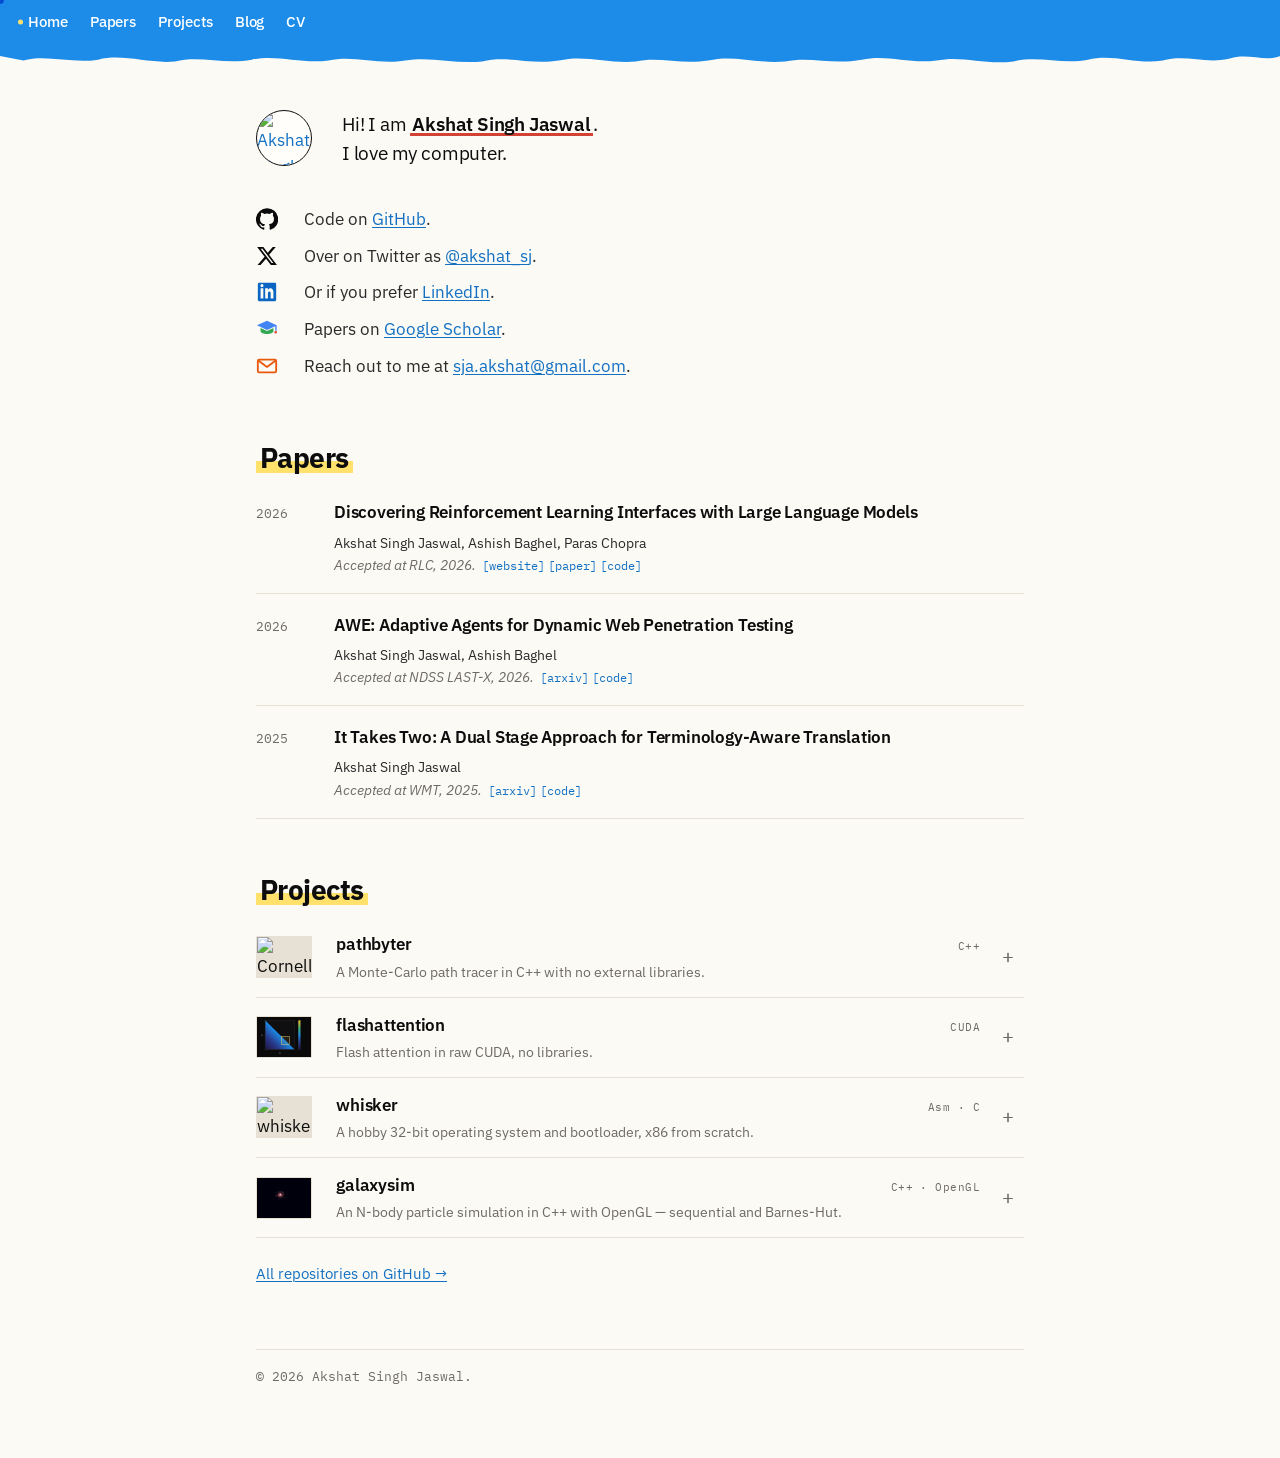
==== index.html @ 68c2909a "initial site Static personal site for akshat-sj.github.io: hero, papers (RLC 2026, NDSS LAST-X 2026," ====
<!doctype html>
<html lang="en">
<head>
  <meta charset="utf-8" />
  <meta name="viewport" content="width=device-width,initial-scale=1" />

  <title>Akshat Singh Jaswal — personal site</title>
  <meta name="description" content="Akshat Singh Jaswal — researcher and engineer. Papers on reinforcement learning interfaces with LLMs, terminology-aware machine translation, and agentic web penetration testing. Projects: Monte-Carlo path tracer, CUDA flash attention from scratch, hobby 32-bit operating system, N-body galaxy simulator." />
  <meta name="author" content="Akshat Singh Jaswal" />
  <meta name="keywords" content="Akshat Singh Jaswal, akshat-sj, akshat sj, reinforcement learning, LLM, CUDA, flash attention, path tracing, ray tracing, operating systems, machine translation, NDSS, RLC, WMT, LIMEN, AWE, pathbyter, whisker, galaxysim, PES University" />
  <link rel="canonical" href="https://akshat-sj.github.io/" />
  <meta name="robots" content="index,follow" />
  <meta name="theme-color" content="#1c8ce8" />
  <meta name="color-scheme" content="light" />

  <!-- Open Graph -->
  <meta property="og:type" content="website" />
  <meta property="og:site_name" content="Akshat Singh Jaswal" />
  <meta property="og:title" content="Akshat Singh Jaswal — personal site" />
  <meta property="og:description" content="Researcher and engineer. Papers at RLC, NDSS, WMT. Projects on path tracing, CUDA, operating systems, and N-body simulation." />
  <meta property="og:url" content="https://akshat-sj.github.io/" />
  <meta property="og:image" content="https://akshat-sj.github.io/og.png" />
  <meta property="og:image:width" content="1200" />
  <meta property="og:image:height" content="630" />
  <meta property="og:image:alt" content="Akshat Singh Jaswal — personal site" />
  <meta property="og:locale" content="en_US" />

  <!-- Twitter -->
  <meta name="twitter:card" content="summary_large_image" />
  <meta name="twitter:site" content="@akshat_sj" />
  <meta name="twitter:creator" content="@akshat_sj" />
  <meta name="twitter:title" content="Akshat Singh Jaswal — personal site" />
  <meta name="twitter:description" content="Researcher and engineer. Papers and proof of work." />
  <meta name="twitter:image" content="https://akshat-sj.github.io/og.png" />

  <!-- Cornell-box favicon (tiny CG render) -->
  <link rel="icon" type="image/svg+xml" href="data:image/svg+xml,%3Csvg xmlns='http://www.w3.org/2000/svg' viewBox='0 0 64 64'%3E%3Crect width='64' height='64' fill='%230d0d0d' rx='10'/%3E%3Cpolygon points='12,12 52,12 46,22 18,22' fill='%23ece4d2'/%3E%3Cpolygon points='12,52 52,52 46,42 18,42' fill='%23ece4d2'/%3E%3Cpolygon points='18,22 46,22 46,42 18,42' fill='%23f5efde'/%3E%3Cpolygon points='12,12 18,22 18,42 12,52' fill='%234fa86a'/%3E%3Cpolygon points='52,12 46,22 46,42 52,52' fill='%23d24336'/%3E%3Crect x='32' y='28' width='9' height='14' fill='%23bcb6a4'/%3E%3Ccircle cx='25' cy='36' r='5' fill='%23fbfaf5'/%3E%3C/svg%3E" />
  <link rel="alternate icon" href="favicon.ico" />
  <link rel="apple-touch-icon" href="data:image/svg+xml,%3Csvg xmlns='http://www.w3.org/2000/svg' viewBox='0 0 64 64'%3E%3Crect width='64' height='64' fill='%230d0d0d' rx='10'/%3E%3Cpolygon points='12,12 52,12 46,22 18,22' fill='%23ece4d2'/%3E%3Cpolygon points='12,52 52,52 46,42 18,42' fill='%23ece4d2'/%3E%3Cpolygon points='18,22 46,22 46,42 18,42' fill='%23f5efde'/%3E%3Cpolygon points='12,12 18,22 18,42 12,52' fill='%234fa86a'/%3E%3Cpolygon points='52,12 46,22 46,42 52,52' fill='%23d24336'/%3E%3Crect x='32' y='28' width='9' height='14' fill='%23bcb6a4'/%3E%3Ccircle cx='25' cy='36' r='5' fill='%23fbfaf5'/%3E%3C/svg%3E" />

  <link rel="preconnect" href="https://fonts.googleapis.com" />
  <link rel="preconnect" href="https://fonts.gstatic.com" crossorigin />
  <link href="https://fonts.googleapis.com/css2?family=IBM+Plex+Sans:wght@400;500;600;700&family=IBM+Plex+Mono:wght@400;500&display=swap" rel="stylesheet" />
  <link rel="stylesheet" href="styles.css" />

  <!-- JSON-LD Person schema for richer search results -->
  <script type="application/ld+json">
  {
    "@context": "https://schema.org",
    "@type": "Person",
    "name": "Akshat Singh Jaswal",
    "givenName": "Akshat",
    "familyName": "Jaswal",
    "additionalName": "Singh",
    "url": "https://akshat-sj.github.io/",
    "image": "https://github.com/akshat-sj.png?size=460",
    "email": "mailto:sja.akshat@gmail.com",
    "jobTitle": "Researcher and engineer",
    "alumniOf": {
      "@type": "CollegeOrUniversity",
      "name": "PES University"
    },
    "sameAs": [
      "https://github.com/akshat-sj",
      "https://x.com/akshat_sj",
      "https://www.linkedin.com/in/akshat-sj/",
      "https://scholar.google.com/citations?user=0JfU3pkAAAAJ"
    ]
  }
  </script>
</head>
<body>

  <header class="topnav">
    <a href="/" class="current">Home</a>
    <a href="#papers">Papers</a>
    <a href="#projects">Projects</a>
    <a href="/blog/">Blog</a>
    <a href="/cv.pdf">CV</a>
  </header>
  <svg class="brush" viewBox="0 0 1200 22" preserveAspectRatio="none" aria-hidden="true">
    <path fill="#1c8ce8" d="M0,0 L1200,0 L1200,11 C1186,18 1170,7 1152,14 C1130,20 1112,9 1090,16 C1066,21 1044,8 1020,15 C996,21 974,10 950,17 C922,21 902,10 878,16 C852,20 832,9 808,15 C780,21 760,11 736,17 C710,20 688,9 664,16 C638,21 618,11 596,17 C572,20 548,9 524,16 C496,21 476,10 452,17 C426,20 404,11 380,16 C354,21 332,10 308,16 C282,20 260,9 236,15 C210,21 188,10 164,17 C140,20 116,8 92,15 C68,20 44,9 22,16 L0,11 Z"/>
  </svg>

  <h1 class="sr-only">Akshat Singh Jaswal — personal site, research papers, and projects</h1>

  <main class="frame">

    <section class="hero">
      <a class="avatar-wrap" href="https://github.com/akshat-sj" target="_blank" rel="noopener" aria-label="github">
        <img class="avatar" src="https://github.com/akshat-sj.png?size=160" alt="Akshat Singh Jaswal" width="56" height="56">
      </a>

      <p class="intro">Hi! I am <b class="name">Akshat Singh Jaswal</b>.<br>I love my computer.</p>

      <dl class="links">
        <dt aria-hidden="true">
          <svg viewBox="0 0 24 24" width="22" height="22" fill="#0a0a0a"><path d="M12 .3a12 12 0 0 0-3.8 23.4c.6.1.8-.3.8-.6v-2c-3.3.7-4-1.6-4-1.6-.5-1.4-1.3-1.7-1.3-1.7-1.1-.7.1-.7.1-.7 1.2.1 1.8 1.2 1.8 1.2 1.1 1.8 2.8 1.3 3.5 1 .1-.8.4-1.3.8-1.6-2.7-.3-5.5-1.3-5.5-6 0-1.3.5-2.3 1.2-3.2-.1-.3-.5-1.5.1-3.2 0 0 1-.3 3.3 1.2a11.5 11.5 0 0 1 6 0c2.3-1.5 3.3-1.2 3.3-1.2.6 1.7.2 2.9.1 3.2.8.9 1.2 1.9 1.2 3.2 0 4.6-2.8 5.7-5.5 6 .4.4.8 1.1.8 2.2v3.3c0 .3.2.7.8.6A12 12 0 0 0 12 .3z"/></svg>
        </dt>
        <dd>Code on <a href="https://github.com/akshat-sj" target="_blank" rel="noopener">GitHub</a>.</dd>

        <dt aria-hidden="true">
          <svg viewBox="0 0 24 24" width="22" height="22" fill="#0a0a0a"><path d="M18.244 2.25h3.308l-7.227 8.26 8.502 11.24H16.17l-5.214-6.817L4.99 21.75H1.68l7.73-8.835L1.254 2.25H8.08l4.713 6.231zm-1.161 17.52h1.833L7.084 4.126H5.117z"/></svg>
        </dt>
        <dd>Over on Twitter as <a href="https://x.com/akshat_sj" target="_blank" rel="noopener">@akshat_sj</a>.</dd>

        <dt aria-hidden="true">
          <svg viewBox="0 0 24 24" width="22" height="22" fill="#0a66c2"><path d="M20.5 2h-17A1.5 1.5 0 0 0 2 3.5v17A1.5 1.5 0 0 0 3.5 22h17a1.5 1.5 0 0 0 1.5-1.5v-17A1.5 1.5 0 0 0 20.5 2zM8 19H5V8h3zM6.5 6.7A1.7 1.7 0 1 1 8.2 5 1.7 1.7 0 0 1 6.5 6.7zM19 19h-3v-5.5c0-3-3-2.7-3 0V19h-3V8h3v1.8c1.4-2.6 6-2.8 6 2.5z"/></svg>
        </dt>
        <dd>Or if you prefer <a href="https://www.linkedin.com/in/akshat-sj/" target="_blank" rel="noopener">LinkedIn</a>.</dd>

        <dt aria-hidden="true">
          <svg viewBox="0 0 24 24" width="22" height="22"><path fill="#4285f4" d="M12 3 1 8l11 5 9-4.1V14h1.5V8z"/><path fill="#34a853" d="M5 11v3.5c0 1.7 3.1 3 7 3s7-1.3 7-3V11l-7 3.2z"/><circle cx="21.5" cy="15.5" r="1.4" fill="#ea4335"/></svg>
        </dt>
        <dd>Papers on <a href="https://scholar.google.com/citations?hl=en&user=0JfU3pkAAAAJ&view_op=list_works&sortby=pubdate" target="_blank" rel="noopener">Google Scholar</a>.</dd>

        <dt aria-hidden="true">
          <svg viewBox="0 0 24 24" width="22" height="22" fill="none" stroke="#ea580c" stroke-width="2" stroke-linejoin="round"><rect x="2" y="5" width="20" height="14" rx="1.5"/><path d="M2.5 6 12 13l9.5-7"/></svg>
        </dt>
        <dd>Reach out to me at <a href="mailto:sja.akshat@gmail.com">sja.akshat@gmail.com</a>.</dd>
      </dl>
    </section>

    <section id="papers">
      <h2><span>Papers</span></h2>
      <ol class="pubs">
        <li>
          <span class="yr">2026</span>
          <div class="pbody">
            <a href="https://akshat-sj.github.io/limen/" target="_blank" rel="noopener" class="ptitle">Discovering Reinforcement Learning Interfaces with Large Language Models</a>
            <div class="pauthors">Akshat Singh Jaswal, Ashish Baghel, Paras Chopra</div>
            <div class="pvenue">Accepted at RLC, 2026.&nbsp; <a href="https://akshat-sj.github.io/limen/" target="_blank" rel="noopener" class="paction">[website]</a> <a href="https://arxiv.org/pdf/2605.03408" target="_blank" rel="noopener" class="paction">[paper]</a> <a href="https://github.com/Lossfunk/LIMEN" target="_blank" rel="noopener" class="paction">[code]</a></div>
          </div>
        </li>
        <li>
          <span class="yr">2026</span>
          <div class="pbody">
            <a href="https://arxiv.org/abs/2603.00960" target="_blank" rel="noopener" class="ptitle">AWE: Adaptive Agents for Dynamic Web Penetration Testing</a>
            <div class="pauthors">Akshat Singh Jaswal, Ashish Baghel</div>
            <div class="pvenue">Accepted at NDSS LAST-X, 2026.&nbsp; <a href="https://arxiv.org/abs/2603.00960" target="_blank" rel="noopener" class="paction">[arxiv]</a> <a href="https://github.com/stuxlabs/AWE" target="_blank" rel="noopener" class="paction">[code]</a></div>
          </div>
        </li>
        <li>
          <span class="yr">2025</span>
          <div class="pbody">
            <a href="https://arxiv.org/abs/2511.07461" target="_blank" rel="noopener" class="ptitle">It Takes Two: A Dual Stage Approach for Terminology-Aware Translation</a>
            <div class="pauthors">Akshat Singh Jaswal</div>
            <div class="pvenue">Accepted at WMT, 2025.&nbsp; <a href="https://arxiv.org/abs/2511.07461" target="_blank" rel="noopener" class="paction">[arxiv]</a> <a href="https://github.com/akshat-sj/duterm" target="_blank" rel="noopener" class="paction">[code]</a></div>
          </div>
        </li>
      </ol>
    </section>

    <section id="projects">
      <h2><span>Projects</span></h2>
      <ul class="projects">
        <li>
          <details>
            <summary>
              <img class="pthumb" src="https://github.com/akshat-sj/pathbyter/blob/main/assets/cornellbox.png?raw=true" alt="Cornell box render from pathbyter" loading="lazy">
              <span class="pname">pathbyter</span>
              <span class="ptag">C++</span>
              <span class="pdesc">A Monte-Carlo path tracer in C++ with no external libraries.</span>
              <span class="ptoggle" aria-hidden="true">+</span>
            </summary>
            <div class="pmedia gallery">
              <a href="https://github.com/akshat-sj/pathbyter" target="_blank" rel="noopener"><img src="https://github.com/akshat-sj/pathbyter/blob/main/assets/cornellbox.png?raw=true" alt="" loading="lazy"></a>
              <a href="https://github.com/akshat-sj/pathbyter" target="_blank" rel="noopener"><img src="https://github.com/akshat-sj/pathbyter/blob/main/assets/balls.png?raw=true" alt="" loading="lazy"></a>
            </div>
          </details>
        </li>
        <li>
          <details>
            <summary>
              <img class="pthumb" src="img/flashattention.svg" alt="block-tiled causal attention matrix" loading="lazy">
              <span class="pname">flashattention</span>
              <span class="ptag">CUDA</span>
              <span class="pdesc">Flash attention in raw CUDA, no libraries.</span>
              <span class="ptoggle" aria-hidden="true">+</span>
            </summary>
            <div class="pmedia"><a href="https://github.com/akshat-sj/flashattention" target="_blank" rel="noopener"><img src="img/flashattention.svg" alt="" loading="lazy"></a></div>
          </details>
        </li>
        <li>
          <details>
            <summary>
              <img class="pthumb" src="https://github.com/akshat-sj/whisker/assets/116817944/be7e0a84-f3ed-4252-aa8e-a9e0dbf682ee" alt="whisker OS screenshot" loading="lazy">
              <span class="pname">whisker</span>
              <span class="ptag">Asm · C</span>
              <span class="pdesc">A hobby 32-bit operating system and bootloader, x86 from scratch.</span>
              <span class="ptoggle" aria-hidden="true">+</span>
            </summary>
            <div class="pmedia"><a href="https://github.com/akshat-sj/whisker" target="_blank" rel="noopener"><img src="https://github.com/akshat-sj/whisker/assets/116817944/be7e0a84-f3ed-4252-aa8e-a9e0dbf682ee" alt="" loading="lazy"></a></div>
          </details>
        </li>
        <li>
          <details>
            <summary>
              <img class="pthumb" src="img/galaxysim.jpg" alt="frame from the galaxysim N-body simulation" loading="lazy">
              <span class="pname">galaxysim</span>
              <span class="ptag">C++ · OpenGL</span>
              <span class="pdesc">An N-body particle simulation in C++ with OpenGL — sequential and Barnes-Hut.</span>
              <span class="ptoggle" aria-hidden="true">+</span>
            </summary>
            <div class="pmedia">
              <video controls preload="metadata" playsinline muted loop poster="img/galaxysim.jpg">
                <source src="https://github.com/user-attachments/assets/ddc91902-e0d1-46f5-ae2f-5ec22905e256" type="video/mp4">
                Your browser doesn't support embedded video. <a href="https://github.com/akshat-sj/GalaxySim" target="_blank" rel="noopener">See the repo</a>.
              </video>
            </div>
          </details>
        </li>
      </ul>
      <p class="more"><a href="https://github.com/akshat-sj?tab=repositories" target="_blank" rel="noopener">All repositories on GitHub →</a></p>
    </section>

    <footer>
      <p>&copy; <span id="year"></span> Akshat Singh Jaswal.</p>
    </footer>

  </main>

  <div class="cursor" aria-hidden="true"></div>
  <script src="script.js"></script>
</body>
</html>
---- styles.css ----
:root {
  --bg: #fbfaf5;
  --paper: #fffefb;
  --fg: #0d0d0d;
  --fg-2: #2a2a2a;
  --muted: #6e6a64;
  --line: #e6e1d4;
  --blue: #1c8ce8;
  --blue-dark: #1370c2;
  --blue-link: #1370c2;
  --yellow: #ffe16b;
  --yellow-deep: #f5c81a;
  --orange: #ea580c;
  --orange-deep: #c2410c;
  --sans: "IBM Plex Sans", -apple-system, BlinkMacSystemFont, "Segoe UI", system-ui, sans-serif;
  --mono: "IBM Plex Mono", ui-monospace, SFMono-Regular, Menlo, Consolas, monospace;
}

* { box-sizing: border-box; }
html { scroll-behavior: smooth; }

body {
  margin: 0;
  background: var(--bg);
  color: var(--fg);
  font-family: var(--sans);
  font-size: 17px;
  line-height: 1.6;
  -webkit-font-smoothing: antialiased;
  text-rendering: optimizeLegibility;
  font-feature-settings: "kern", "liga", "tnum";
}

a {
  color: var(--blue-link);
  text-decoration: underline;
  text-decoration-thickness: 1px;
  text-underline-offset: 2px;
  transition: color .12s ease;
}

a:hover { color: var(--orange); }

::selection { background: var(--blue); color: #fff; }

img { display: block; max-width: 100%; }

.sr-only {
  position: absolute;
  width: 1px; height: 1px;
  padding: 0; margin: -1px;
  overflow: hidden;
  clip: rect(0,0,0,0);
  white-space: nowrap;
  border: 0;
}

/* CURSOR */
@media (hover: hover) and (pointer: fine) {
  html, body, *, *::before, *::after { cursor: none !important; }
  .cursor {
    position: fixed; top: 0; left: 0;
    width: 8px; height: 8px;
    margin: -4px 0 0 -4px;
    border-radius: 50%;
    background: var(--blue);
    pointer-events: none;
    z-index: 9999;
    transition: width .18s ease, height .18s ease, margin .18s ease, background .18s ease, box-shadow .18s ease;
    will-change: transform;
    mix-blend-mode: multiply;
  }
  .cursor.hover {
    width: 32px; height: 32px;
    margin: -16px 0 0 -16px;
    background: transparent;
    box-shadow: inset 0 0 0 1.5px var(--orange);
  }
  /* over the blue nav: same as the regular hover ring (transparent center + orange ring),
     but with no blend mode so the orange stays orange on blue */
  .cursor.on-nav {
    width: 26px; height: 26px;
    margin: -13px 0 0 -13px;
    background: transparent;
    box-shadow: 0 0 0 1.5px var(--orange);
    mix-blend-mode: normal;
  }
  .cursor.on-nav.hover {
    width: 32px; height: 32px;
    margin: -16px 0 0 -16px;
  }
  .cursor.click { transform: scale(0.55); }
}

/* TOP NAV — compact */
.topnav {
  background: var(--blue);
  color: #fff;
  display: flex;
  align-items: center;
  gap: 22px;
  padding: 8px 28px 10px;
  font-size: 15px;
  font-weight: 500;
}

.topnav > a {
  color: #fff;
  text-decoration: none;
  padding: 2px 0;
  letter-spacing: -0.005em;
  border-bottom: 1px solid transparent;
}

.topnav > a:hover { color: #fff; border-bottom-color: var(--yellow); }

.topnav .current { position: relative; }
.topnav .current::before {
  content: "";
  position: absolute;
  left: -10px;
  top: 50%;
  transform: translateY(-50%);
  width: 5px;
  height: 5px;
  background: var(--yellow);
  border-radius: 50%;
}

@media (max-width: 700px) {
  .topnav { padding: 8px 18px 10px; gap: 14px; font-size: 14px; flex-wrap: wrap; }
}

/* BRUSHSTROKE */
.brush {
  display: block;
  width: 100%;
  height: 20px;
  margin-top: -1px;
}

/* FRAME */
.frame {
  max-width: 840px;
  margin: 0 auto;
  padding: 44px 36px 72px;
}

@media (max-width: 700px) {
  .frame { padding: 26px 22px 60px; }
  body { font-size: 16px; }
}

/* HERO */
.hero {
  display: grid;
  grid-template-columns: 64px 1fr;
  column-gap: 22px;
  row-gap: 16px;
  margin-bottom: 64px;
  align-items: start;
}

.avatar-wrap {
  display: block;
  grid-row: 1 / span 2;
  text-decoration: none;
  border-bottom: none !important;
  transition: transform .4s cubic-bezier(.2,.8,.2,1);
}

.avatar-wrap:hover { transform: rotate(-4deg); }

.avatar {
  width: 56px;
  height: 56px;
  border-radius: 50%;
  border: 1.5px solid var(--fg);
  background: var(--paper);
}

.intro {
  margin: 0;
  font-size: 19px;
  line-height: 1.55;
  letter-spacing: -0.01em;
  align-self: center;
  color: var(--fg);
}

.intro .name {
  font-weight: 600;
  color: var(--fg);
  background: linear-gradient(transparent 86%, #d24336 86%, #d24336 100%);
  padding: 0 2px;
  box-decoration-break: clone;
  -webkit-box-decoration-break: clone;
}

.links {
  grid-column: 1 / -1;
  margin: 6px 0 0;
  display: grid;
  grid-template-columns: 32px 1fr;
  column-gap: 16px;
  row-gap: 12px;
  font-size: 16.5px;
  line-height: 1.5;
}

.links dt {
  display: flex;
  align-items: center;
  justify-content: flex-start;
  height: 24px;
}

.links dd { margin: 0; align-self: center; color: var(--fg-2); }

@media (max-width: 540px) {
  .hero { grid-template-columns: 48px 1fr; column-gap: 14px; margin-bottom: 48px; }
  .avatar { width: 48px; height: 48px; }
  .intro { font-size: 17px; }
  .links { font-size: 15.5px; grid-template-columns: 28px 1fr; column-gap: 12px; }
}

/* SECTIONS */
section { margin-bottom: 56px; }

h2 {
  font-size: 28px;
  font-weight: 700;
  letter-spacing: -0.02em;
  margin: 0 0 20px;
  color: var(--fg);
  line-height: 1.1;
}

h2 span {
  background: linear-gradient(transparent 60%, var(--yellow) 60%, var(--yellow) 92%, transparent 92%);
  padding: 0 4px;
  box-decoration-break: clone;
  -webkit-box-decoration-break: clone;
}

/* PAPERS */
.pubs { list-style: none; padding: 0; margin: 0; }

.pubs li {
  display: grid;
  grid-template-columns: 58px 1fr;
  gap: 20px;
  padding: 18px 0;
  border-top: 1px solid var(--line);
  align-items: baseline;
}

.pubs li:first-child { border-top: none; padding-top: 6px; }
.pubs li:last-child { border-bottom: 1px solid var(--line); }

.pubs .yr {
  font-family: var(--mono);
  font-size: 13px;
  color: var(--muted);
  font-variant-numeric: tabular-nums;
  padding-top: 2px;
}

.pubs .ptitle {
  font-size: 17px;
  font-weight: 600;
  color: var(--fg);
  text-decoration: none;
  line-height: 1.36;
  letter-spacing: -0.012em;
  border-bottom: 1px solid transparent;
}

.pubs .ptitle:hover {
  color: var(--orange-deep);
  border-bottom-color: var(--orange-deep);
}

.pubs .pauthors {
  font-size: 14px;
  color: var(--fg-2);
  margin-top: 6px;
  line-height: 1.45;
}

.pubs .pvenue {
  font-size: 13.5px;
  color: var(--muted);
  margin-top: 3px;
  line-height: 1.4;
  font-style: italic;
}

.pubs .paction {
  font-family: var(--mono);
  font-style: normal;
  font-size: 12px;
  color: var(--blue-link);
  text-decoration: none;
  border-bottom: 1px solid transparent;
}

.pubs .paction:hover {
  color: var(--orange);
}

@media (max-width: 540px) {
  .pubs li { grid-template-columns: 1fr; gap: 4px; }
  .pubs .yr { order: -1; }
}

/* PROJECTS */
.projects { list-style: none; padding: 0; margin: 0; }
.projects > li { border-top: 1px solid var(--line); }
.projects > li:first-child { border-top: none; }
.projects > li:last-of-type { border-bottom: 1px solid var(--line); }

.projects details summary {
  display: grid;
  grid-template-columns: 64px minmax(0, 1fr) auto 28px;
  column-gap: 16px;
  row-gap: 3px;
  padding: 14px 0;
  align-items: baseline;
  list-style: none;
}

.projects > li:first-child details summary { padding-top: 6px; }

.projects details summary::-webkit-details-marker { display: none; }

.projects .pthumb {
  grid-row: 1 / span 2;
  grid-column: 1;
  width: 56px;
  height: 42px;
  object-fit: cover;
  border: 1px solid var(--line);
  border-radius: 1px;
  align-self: center;
  background: var(--line);
  transition: transform .2s ease, border-color .15s ease;
}

.projects details[open] .pthumb { border-color: var(--orange-deep); }
.projects summary:hover .pthumb { border-color: var(--orange-deep); transform: scale(1.02); }

.projects .pname {
  grid-column: 2;
  grid-row: 1;
  font-size: 17px;
  font-weight: 600;
  color: var(--fg);
  letter-spacing: -0.008em;
}

.projects details summary:hover .pname { color: var(--orange-deep); }
.projects details[open] .pname { color: var(--orange-deep); }

.projects .ptag {
  grid-column: 3;
  grid-row: 1;
  font-family: var(--mono);
  font-size: 11px;
  color: var(--muted);
  letter-spacing: 0.04em;
  white-space: nowrap;
  padding-top: 3px;
}

.projects .pdesc {
  grid-column: 2 / span 2;
  grid-row: 2;
  font-size: 14px;
  color: var(--muted);
  line-height: 1.5;
}

.projects .ptoggle {
  grid-row: 1 / span 2;
  grid-column: 4;
  align-self: center;
  font-family: var(--mono);
  font-size: 20px;
  line-height: 1;
  color: var(--muted);
  font-weight: 400;
  width: 24px;
  height: 24px;
  display: inline-flex;
  align-items: center;
  justify-content: center;
  transition: transform .25s cubic-bezier(.2,.8,.2,1), color .15s ease;
  user-select: none;
}

.projects details[open] .ptoggle {
  transform: rotate(45deg);
  color: var(--orange-deep);
}

.projects details summary:hover .ptoggle { color: var(--orange-deep); }

.pmedia { padding: 4px 0 24px 72px; }
@media (max-width: 540px) { .pmedia { padding-left: 0; } }
.pmedia a { display: block; border-bottom: none !important; }
.pmedia img {
  width: 100%;
  height: auto;
  border: 1px solid var(--line);
  background: var(--line);
}

.pmedia.gallery { display: grid; grid-template-columns: 1fr 1fr; gap: 8px; }
@media (max-width: 480px) { .pmedia.gallery { grid-template-columns: 1fr; } }

@media (max-width: 480px) {
  .projects details summary { grid-template-columns: 56px minmax(0,1fr) 22px; column-gap: 12px; }
  .projects .pthumb { width: 50px; height: 38px; }
  .projects .ptag { display: none; }
  .projects .ptoggle { grid-column: 3; }
  .projects .pdesc { grid-column: 2 / span 2; }
  .pmedia { padding-left: 0; }
}

.pmedia video {
  display: block;
  width: 100%;
  height: auto;
  border: 1px solid var(--line);
  background: #000;
}

.intro br + * { margin-top: 0; }

.more { margin: 24px 0 0; font-size: 14.5px; }
.more a { color: var(--blue-link); }
.more a:hover { color: var(--orange); }

/* FOOTER */
footer {
  margin-top: 64px;
  padding-top: 16px;
  border-top: 1px solid var(--line);
  font-family: var(--mono);
  font-size: 12.5px;
  color: var(--muted);
}

footer p { margin: 0; }

@media (prefers-reduced-motion: reduce) {
  html { scroll-behavior: auto; }
}

/* BLOG (coming soon) */
.soon {
  min-height: 50vh;
  display: flex;
  align-items: center;
  justify-content: flex-start;
  padding: 24px 0;
}
.soon-only {
  font-family: var(--mono);
  font-size: 18px;
  color: var(--muted);
  margin: 0;
}
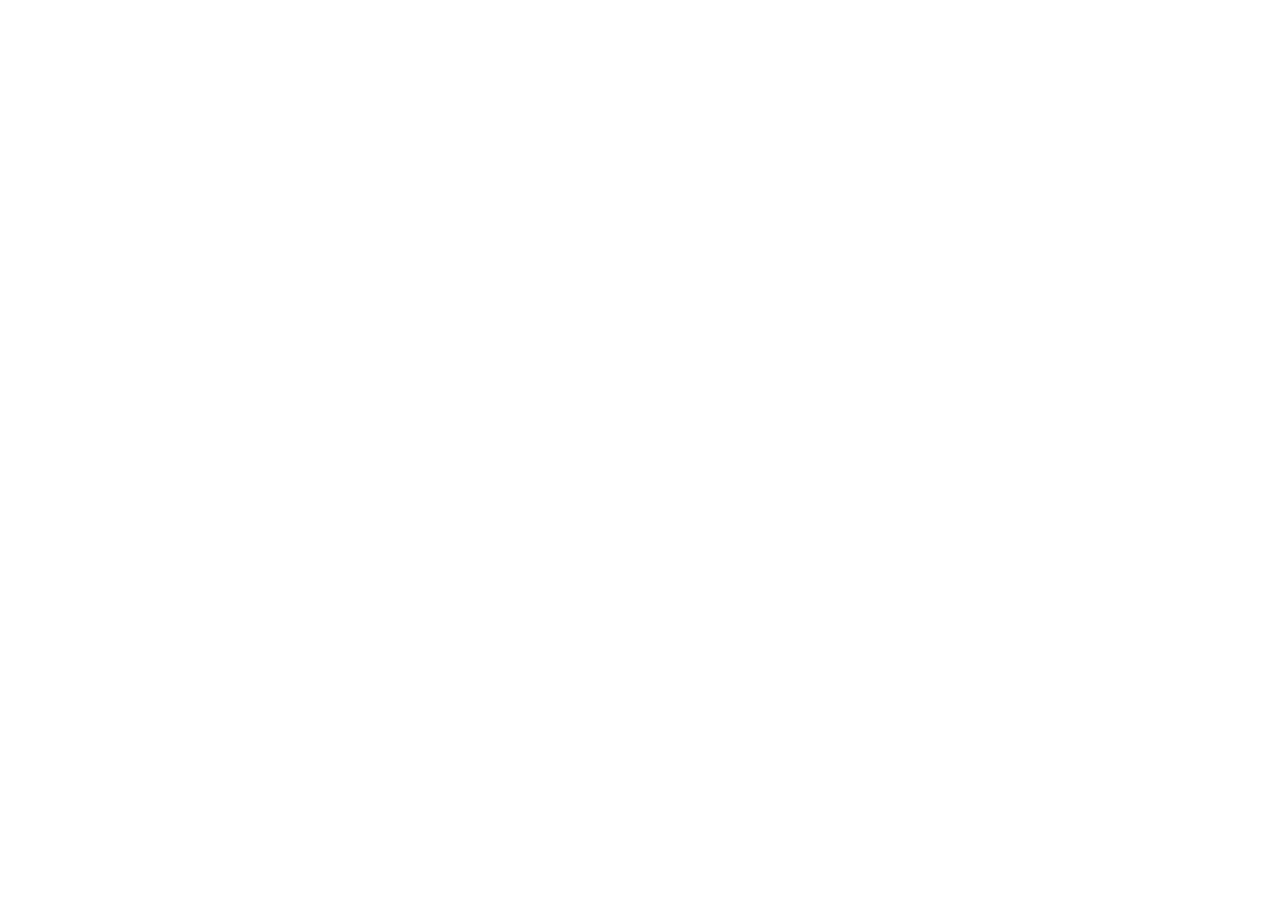
==== commit b9f78a50: "redirect personal homepage to akshatsj.com" ====
--- a/index.html
+++ b/index.html
@@ -1,226 +1,15 @@
 <!doctype html>
 <html lang="en">
 <head>
-  <meta charset="utf-8" />
-  <meta name="viewport" content="width=device-width,initial-scale=1" />
-
-  <title>Akshat Singh Jaswal — personal site</title>
-  <meta name="description" content="Akshat Singh Jaswal — researcher and engineer. Papers on reinforcement learning interfaces with LLMs, terminology-aware machine translation, and agentic web penetration testing. Projects: Monte-Carlo path tracer, CUDA flash attention from scratch, hobby 32-bit operating system, N-body galaxy simulator." />
-  <meta name="author" content="Akshat Singh Jaswal" />
-  <meta name="keywords" content="Akshat Singh Jaswal, akshat-sj, akshat sj, reinforcement learning, LLM, CUDA, flash attention, path tracing, ray tracing, operating systems, machine translation, NDSS, RLC, WMT, LIMEN, AWE, pathbyter, whisker, galaxysim, PES University" />
-  <link rel="canonical" href="https://akshat-sj.github.io/" />
-  <meta name="robots" content="index,follow" />
-  <meta name="theme-color" content="#1c8ce8" />
-  <meta name="color-scheme" content="light" />
-
-  <!-- Open Graph -->
-  <meta property="og:type" content="website" />
-  <meta property="og:site_name" content="Akshat Singh Jaswal" />
-  <meta property="og:title" content="Akshat Singh Jaswal — personal site" />
-  <meta property="og:description" content="Researcher and engineer. Papers at RLC, NDSS, WMT. Projects on path tracing, CUDA, operating systems, and N-body simulation." />
-  <meta property="og:url" content="https://akshat-sj.github.io/" />
-  <meta property="og:image" content="https://akshat-sj.github.io/og.png" />
-  <meta property="og:image:width" content="1200" />
-  <meta property="og:image:height" content="630" />
-  <meta property="og:image:alt" content="Akshat Singh Jaswal — personal site" />
-  <meta property="og:locale" content="en_US" />
-
-  <!-- Twitter -->
-  <meta name="twitter:card" content="summary_large_image" />
-  <meta name="twitter:site" content="@akshat_sj" />
-  <meta name="twitter:creator" content="@akshat_sj" />
-  <meta name="twitter:title" content="Akshat Singh Jaswal — personal site" />
-  <meta name="twitter:description" content="Researcher and engineer. Papers and proof of work." />
-  <meta name="twitter:image" content="https://akshat-sj.github.io/og.png" />
-
-  <!-- Cornell-box favicon (tiny CG render) -->
-  <link rel="icon" type="image/svg+xml" href="data:image/svg+xml,%3Csvg xmlns='http://www.w3.org/2000/svg' viewBox='0 0 64 64'%3E%3Crect width='64' height='64' fill='%230d0d0d' rx='10'/%3E%3Cpolygon points='12,12 52,12 46,22 18,22' fill='%23ece4d2'/%3E%3Cpolygon points='12,52 52,52 46,42 18,42' fill='%23ece4d2'/%3E%3Cpolygon points='18,22 46,22 46,42 18,42' fill='%23f5efde'/%3E%3Cpolygon points='12,12 18,22 18,42 12,52' fill='%234fa86a'/%3E%3Cpolygon points='52,12 46,22 46,42 52,52' fill='%23d24336'/%3E%3Crect x='32' y='28' width='9' height='14' fill='%23bcb6a4'/%3E%3Ccircle cx='25' cy='36' r='5' fill='%23fbfaf5'/%3E%3C/svg%3E" />
-  <link rel="alternate icon" href="favicon.ico" />
-  <link rel="apple-touch-icon" href="data:image/svg+xml,%3Csvg xmlns='http://www.w3.org/2000/svg' viewBox='0 0 64 64'%3E%3Crect width='64' height='64' fill='%230d0d0d' rx='10'/%3E%3Cpolygon points='12,12 52,12 46,22 18,22' fill='%23ece4d2'/%3E%3Cpolygon points='12,52 52,52 46,42 18,42' fill='%23ece4d2'/%3E%3Cpolygon points='18,22 46,22 46,42 18,42' fill='%23f5efde'/%3E%3Cpolygon points='12,12 18,22 18,42 12,52' fill='%234fa86a'/%3E%3Cpolygon points='52,12 46,22 46,42 52,52' fill='%23d24336'/%3E%3Crect x='32' y='28' width='9' height='14' fill='%23bcb6a4'/%3E%3Ccircle cx='25' cy='36' r='5' fill='%23fbfaf5'/%3E%3C/svg%3E" />
-
-  <link rel="preconnect" href="https://fonts.googleapis.com" />
-  <link rel="preconnect" href="https://fonts.gstatic.com" crossorigin />
-  <link href="https://fonts.googleapis.com/css2?family=IBM+Plex+Sans:wght@400;500;600;700&family=IBM+Plex+Mono:wght@400;500&display=swap" rel="stylesheet" />
-  <link rel="stylesheet" href="styles.css" />
-
-  <!-- JSON-LD Person schema for richer search results -->
-  <script type="application/ld+json">
-  {
-    "@context": "https://schema.org",
-    "@type": "Person",
-    "name": "Akshat Singh Jaswal",
-    "givenName": "Akshat",
-    "familyName": "Jaswal",
-    "additionalName": "Singh",
-    "url": "https://akshat-sj.github.io/",
-    "image": "https://github.com/akshat-sj.png?size=460",
-    "email": "mailto:sja.akshat@gmail.com",
-    "jobTitle": "Researcher and engineer",
-    "alumniOf": {
-      "@type": "CollegeOrUniversity",
-      "name": "PES University"
-    },
-    "sameAs": [
-      "https://github.com/akshat-sj",
-      "https://x.com/akshat_sj",
-      "https://www.linkedin.com/in/akshat-sj/",
-      "https://scholar.google.com/citations?user=0JfU3pkAAAAJ"
-    ]
-  }
-  </script>
+  <meta charset="utf-8">
+  <meta name="viewport" content="width=device-width, initial-scale=1">
+  <title>Akshat Singh Jaswal</title>
+  <link rel="canonical" href="https://akshatsj.com/">
+  <meta name="robots" content="noindex,follow">
+  <meta http-equiv="refresh" content="0; url=https://akshatsj.com/">
+  <script>window.location.replace('https://akshatsj.com/');</script>
 </head>
 <body>
-
-  <header class="topnav">
-    <a href="/" class="current">Home</a>
-    <a href="#papers">Papers</a>
-    <a href="#projects">Projects</a>
-    <a href="/blog/">Blog</a>
-    <a href="/cv.pdf">CV</a>
-  </header>
-  <svg class="brush" viewBox="0 0 1200 22" preserveAspectRatio="none" aria-hidden="true">
-    <path fill="#1c8ce8" d="M0,0 L1200,0 L1200,11 C1186,18 1170,7 1152,14 C1130,20 1112,9 1090,16 C1066,21 1044,8 1020,15 C996,21 974,10 950,17 C922,21 902,10 878,16 C852,20 832,9 808,15 C780,21 760,11 736,17 C710,20 688,9 664,16 C638,21 618,11 596,17 C572,20 548,9 524,16 C496,21 476,10 452,17 C426,20 404,11 380,16 C354,21 332,10 308,16 C282,20 260,9 236,15 C210,21 188,10 164,17 C140,20 116,8 92,15 C68,20 44,9 22,16 L0,11 Z"/>
-  </svg>
-
-  <h1 class="sr-only">Akshat Singh Jaswal — personal site, research papers, and projects</h1>
-
-  <main class="frame">
-
-    <section class="hero">
-      <a class="avatar-wrap" href="https://github.com/akshat-sj" target="_blank" rel="noopener" aria-label="github">
-        <img class="avatar" src="https://github.com/akshat-sj.png?size=160" alt="Akshat Singh Jaswal" width="56" height="56">
-      </a>
-
-      <p class="intro">Hi! I am <b class="name">Akshat Singh Jaswal</b>.<br>I love my computer.</p>
-
-      <dl class="links">
-        <dt aria-hidden="true">
-          <svg viewBox="0 0 24 24" width="22" height="22" fill="#0a0a0a"><path d="M12 .3a12 12 0 0 0-3.8 23.4c.6.1.8-.3.8-.6v-2c-3.3.7-4-1.6-4-1.6-.5-1.4-1.3-1.7-1.3-1.7-1.1-.7.1-.7.1-.7 1.2.1 1.8 1.2 1.8 1.2 1.1 1.8 2.8 1.3 3.5 1 .1-.8.4-1.3.8-1.6-2.7-.3-5.5-1.3-5.5-6 0-1.3.5-2.3 1.2-3.2-.1-.3-.5-1.5.1-3.2 0 0 1-.3 3.3 1.2a11.5 11.5 0 0 1 6 0c2.3-1.5 3.3-1.2 3.3-1.2.6 1.7.2 2.9.1 3.2.8.9 1.2 1.9 1.2 3.2 0 4.6-2.8 5.7-5.5 6 .4.4.8 1.1.8 2.2v3.3c0 .3.2.7.8.6A12 12 0 0 0 12 .3z"/></svg>
-        </dt>
-        <dd>Code on <a href="https://github.com/akshat-sj" target="_blank" rel="noopener">GitHub</a>.</dd>
-
-        <dt aria-hidden="true">
-          <svg viewBox="0 0 24 24" width="22" height="22" fill="#0a0a0a"><path d="M18.244 2.25h3.308l-7.227 8.26 8.502 11.24H16.17l-5.214-6.817L4.99 21.75H1.68l7.73-8.835L1.254 2.25H8.08l4.713 6.231zm-1.161 17.52h1.833L7.084 4.126H5.117z"/></svg>
-        </dt>
-        <dd>Over on Twitter as <a href="https://x.com/akshat_sj" target="_blank" rel="noopener">@akshat_sj</a>.</dd>
-
-        <dt aria-hidden="true">
-          <svg viewBox="0 0 24 24" width="22" height="22" fill="#0a66c2"><path d="M20.5 2h-17A1.5 1.5 0 0 0 2 3.5v17A1.5 1.5 0 0 0 3.5 22h17a1.5 1.5 0 0 0 1.5-1.5v-17A1.5 1.5 0 0 0 20.5 2zM8 19H5V8h3zM6.5 6.7A1.7 1.7 0 1 1 8.2 5 1.7 1.7 0 0 1 6.5 6.7zM19 19h-3v-5.5c0-3-3-2.7-3 0V19h-3V8h3v1.8c1.4-2.6 6-2.8 6 2.5z"/></svg>
-        </dt>
-        <dd>Or if you prefer <a href="https://www.linkedin.com/in/akshat-sj/" target="_blank" rel="noopener">LinkedIn</a>.</dd>
-
-        <dt aria-hidden="true">
-          <svg viewBox="0 0 24 24" width="22" height="22"><path fill="#4285f4" d="M12 3 1 8l11 5 9-4.1V14h1.5V8z"/><path fill="#34a853" d="M5 11v3.5c0 1.7 3.1 3 7 3s7-1.3 7-3V11l-7 3.2z"/><circle cx="21.5" cy="15.5" r="1.4" fill="#ea4335"/></svg>
-        </dt>
-        <dd>Papers on <a href="https://scholar.google.com/citations?hl=en&user=0JfU3pkAAAAJ&view_op=list_works&sortby=pubdate" target="_blank" rel="noopener">Google Scholar</a>.</dd>
-
-        <dt aria-hidden="true">
-          <svg viewBox="0 0 24 24" width="22" height="22" fill="none" stroke="#ea580c" stroke-width="2" stroke-linejoin="round"><rect x="2" y="5" width="20" height="14" rx="1.5"/><path d="M2.5 6 12 13l9.5-7"/></svg>
-        </dt>
-        <dd>Reach out to me at <a href="mailto:sja.akshat@gmail.com">sja.akshat@gmail.com</a>.</dd>
-      </dl>
-    </section>
-
-    <section id="papers">
-      <h2><span>Papers</span></h2>
-      <ol class="pubs">
-        <li>
-          <span class="yr">2026</span>
-          <div class="pbody">
-            <a href="https://akshat-sj.github.io/limen/" target="_blank" rel="noopener" class="ptitle">Discovering Reinforcement Learning Interfaces with Large Language Models</a>
-            <div class="pauthors">Akshat Singh Jaswal, Ashish Baghel, Paras Chopra</div>
-            <div class="pvenue">Accepted at RLC, 2026.&nbsp; <a href="https://akshat-sj.github.io/limen/" target="_blank" rel="noopener" class="paction">[website]</a> <a href="https://arxiv.org/pdf/2605.03408" target="_blank" rel="noopener" class="paction">[paper]</a> <a href="https://github.com/Lossfunk/LIMEN" target="_blank" rel="noopener" class="paction">[code]</a></div>
-          </div>
-        </li>
-        <li>
-          <span class="yr">2026</span>
-          <div class="pbody">
-            <a href="https://arxiv.org/abs/2603.00960" target="_blank" rel="noopener" class="ptitle">AWE: Adaptive Agents for Dynamic Web Penetration Testing</a>
-            <div class="pauthors">Akshat Singh Jaswal, Ashish Baghel</div>
-            <div class="pvenue">Accepted at NDSS LAST-X, 2026.&nbsp; <a href="https://arxiv.org/abs/2603.00960" target="_blank" rel="noopener" class="paction">[arxiv]</a> <a href="https://github.com/stuxlabs/AWE" target="_blank" rel="noopener" class="paction">[code]</a></div>
-          </div>
-        </li>
-        <li>
-          <span class="yr">2025</span>
-          <div class="pbody">
-            <a href="https://arxiv.org/abs/2511.07461" target="_blank" rel="noopener" class="ptitle">It Takes Two: A Dual Stage Approach for Terminology-Aware Translation</a>
-            <div class="pauthors">Akshat Singh Jaswal</div>
-            <div class="pvenue">Accepted at WMT, 2025.&nbsp; <a href="https://arxiv.org/abs/2511.07461" target="_blank" rel="noopener" class="paction">[arxiv]</a> <a href="https://github.com/akshat-sj/duterm" target="_blank" rel="noopener" class="paction">[code]</a></div>
-          </div>
-        </li>
-      </ol>
-    </section>
-
-    <section id="projects">
-      <h2><span>Projects</span></h2>
-      <ul class="projects">
-        <li>
-          <details>
-            <summary>
-              <img class="pthumb" src="https://github.com/akshat-sj/pathbyter/blob/main/assets/cornellbox.png?raw=true" alt="Cornell box render from pathbyter" loading="lazy">
-              <span class="pname">pathbyter</span>
-              <span class="ptag">C++</span>
-              <span class="pdesc">A Monte-Carlo path tracer in C++ with no external libraries.</span>
-              <span class="ptoggle" aria-hidden="true">+</span>
-            </summary>
-            <div class="pmedia gallery">
-              <a href="https://github.com/akshat-sj/pathbyter" target="_blank" rel="noopener"><img src="https://github.com/akshat-sj/pathbyter/blob/main/assets/cornellbox.png?raw=true" alt="" loading="lazy"></a>
-              <a href="https://github.com/akshat-sj/pathbyter" target="_blank" rel="noopener"><img src="https://github.com/akshat-sj/pathbyter/blob/main/assets/balls.png?raw=true" alt="" loading="lazy"></a>
-            </div>
-          </details>
-        </li>
-        <li>
-          <details>
-            <summary>
-              <img class="pthumb" src="img/flashattention.svg" alt="block-tiled causal attention matrix" loading="lazy">
-              <span class="pname">flashattention</span>
-              <span class="ptag">CUDA</span>
-              <span class="pdesc">Flash attention in raw CUDA, no libraries.</span>
-              <span class="ptoggle" aria-hidden="true">+</span>
-            </summary>
-            <div class="pmedia"><a href="https://github.com/akshat-sj/flashattention" target="_blank" rel="noopener"><img src="img/flashattention.svg" alt="" loading="lazy"></a></div>
-          </details>
-        </li>
-        <li>
-          <details>
-            <summary>
-              <img class="pthumb" src="https://github.com/akshat-sj/whisker/assets/116817944/be7e0a84-f3ed-4252-aa8e-a9e0dbf682ee" alt="whisker OS screenshot" loading="lazy">
-              <span class="pname">whisker</span>
-              <span class="ptag">Asm · C</span>
-              <span class="pdesc">A hobby 32-bit operating system and bootloader, x86 from scratch.</span>
-              <span class="ptoggle" aria-hidden="true">+</span>
-            </summary>
-            <div class="pmedia"><a href="https://github.com/akshat-sj/whisker" target="_blank" rel="noopener"><img src="https://github.com/akshat-sj/whisker/assets/116817944/be7e0a84-f3ed-4252-aa8e-a9e0dbf682ee" alt="" loading="lazy"></a></div>
-          </details>
-        </li>
-        <li>
-          <details>
-            <summary>
-              <img class="pthumb" src="img/galaxysim.jpg" alt="frame from the galaxysim N-body simulation" loading="lazy">
-              <span class="pname">galaxysim</span>
-              <span class="ptag">C++ · OpenGL</span>
-              <span class="pdesc">An N-body particle simulation in C++ with OpenGL — sequential and Barnes-Hut.</span>
-              <span class="ptoggle" aria-hidden="true">+</span>
-            </summary>
-            <div class="pmedia">
-              <video controls preload="metadata" playsinline muted loop poster="img/galaxysim.jpg">
-                <source src="https://github.com/user-attachments/assets/ddc91902-e0d1-46f5-ae2f-5ec22905e256" type="video/mp4">
-                Your browser doesn't support embedded video. <a href="https://github.com/akshat-sj/GalaxySim" target="_blank" rel="noopener">See the repo</a>.
-              </video>
-            </div>
-          </details>
-        </li>
-      </ul>
-      <p class="more"><a href="https://github.com/akshat-sj?tab=repositories" target="_blank" rel="noopener">All repositories on GitHub →</a></p>
-    </section>
-
-    <footer>
-      <p>&copy; <span id="year"></span> Akshat Singh Jaswal.</p>
-    </footer>
-
-  </main>
-
-  <div class="cursor" aria-hidden="true"></div>
-  <script src="script.js"></script>
+  <p>my site has moved to <a href="https://akshatsj.com/">akshatsj.com</a>.</p>
 </body>
 </html>
